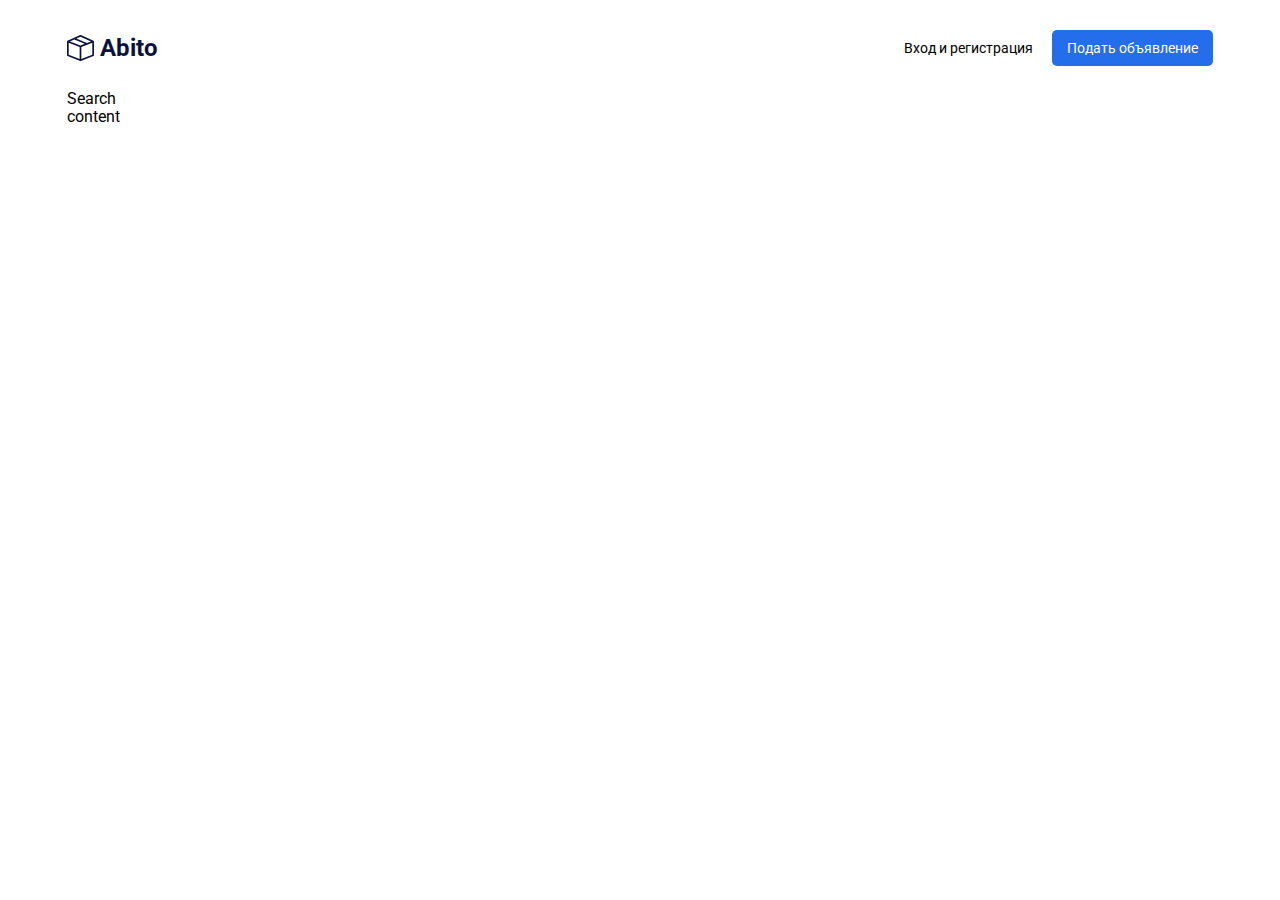
==== index.html @ fe414885 "День 1. Начинаем верстку. Верстаем шапку, элемент Поиск" ====
<!DOCTYPE html>
<html lang="ru">

<head>
  <meta charset="UTF-8" />
  <meta http-equiv="X-UA-Compatible" content="IE=edge" />
  <meta name="viewport" content="width=device-width, initial-scale=1.0" />
  <title>Abito</title>
  <link href="https://fonts.googleapis.com/css2?family=Roboto:wght@400;700&display=swap" rel="stylesheet">
  <link rel="stylesheet" href="./css/normalize.css" />
  <link rel="stylesheet" href="./css/style.css" />
  <script src="js/main.js" defer></script>
</head>

<body>
  <header class="header">
    <div class="container">
      <div class="header-box">
        <div class="header-logo">
          <img src="./img/Logo.svg" alt="logo">
          <span>Abito</span>
        </div>
        <div class="header-controls">
          <button class="btn btn-outline">Вход и регистрация</button>
          <button class="btn btn-primary">Подать объявление</button>
        </div>
        <div class="header-burger">
          <img src="./img/burger.svg" alt="burger">
        </div>
      </div>
    </div>
  </header>

  <div class="search-block">
    <div class="container">
      <div class="search-block">Search</div>
    </div>

    <main>
      <div class="container">
        content
      </div>
    </main>
</body>

</html>
---- css/style.css ----
* {
    box-sizing: border-box;
}

body {
    margin: 0;
    font-family: "Roboto", sans-serif;
}

.container {
    width: 100%;
    max-width: 1170px;
    padding: 0 12px;
    margin: 0 auto;
}

.btn {
    font-size: 14px;
    font-weight: 400;
    line-height: 16px;
    padding: 10px 15px;
    border-radius: 5px;
    border: none;
    cursor: pointer;
}

.btn-outline {
    background-color: transparent;
}

.btn-primary {
    background-color: rgb(37, 110, 235);
    color: rgb(255, 255, 255);
}

.header {
    padding-top: 30px;
    padding-bottom: 24px;
}

.header-box {
    display: flex;
    justify-content: space-between;
    align-items: center;
}

.header-logo {
    display: flex;
    justify-content: flex-start;
    align-items: center;
    gap: 6px;
}

.header-logo span {
    color: rgb(10, 20, 58);
    font-size: 24px;
    font-weight: 700;
    line-height: 28px;
}

.header-burger {
    width: 30px;
    height: 15px;
    display: none;
}

@media (max-width: 1200px) {
    .container {
        max-width: 930px;
    }
}

@media (max-width: 991px) {
    .container {
        max-width: 730px;
    }
}

@media (max-width: 786px) {
    .container {
        max-width: 100%;
    }

    .header-burger {
        display: block;
    }

    .header-controls {
        display: none;
    }
}
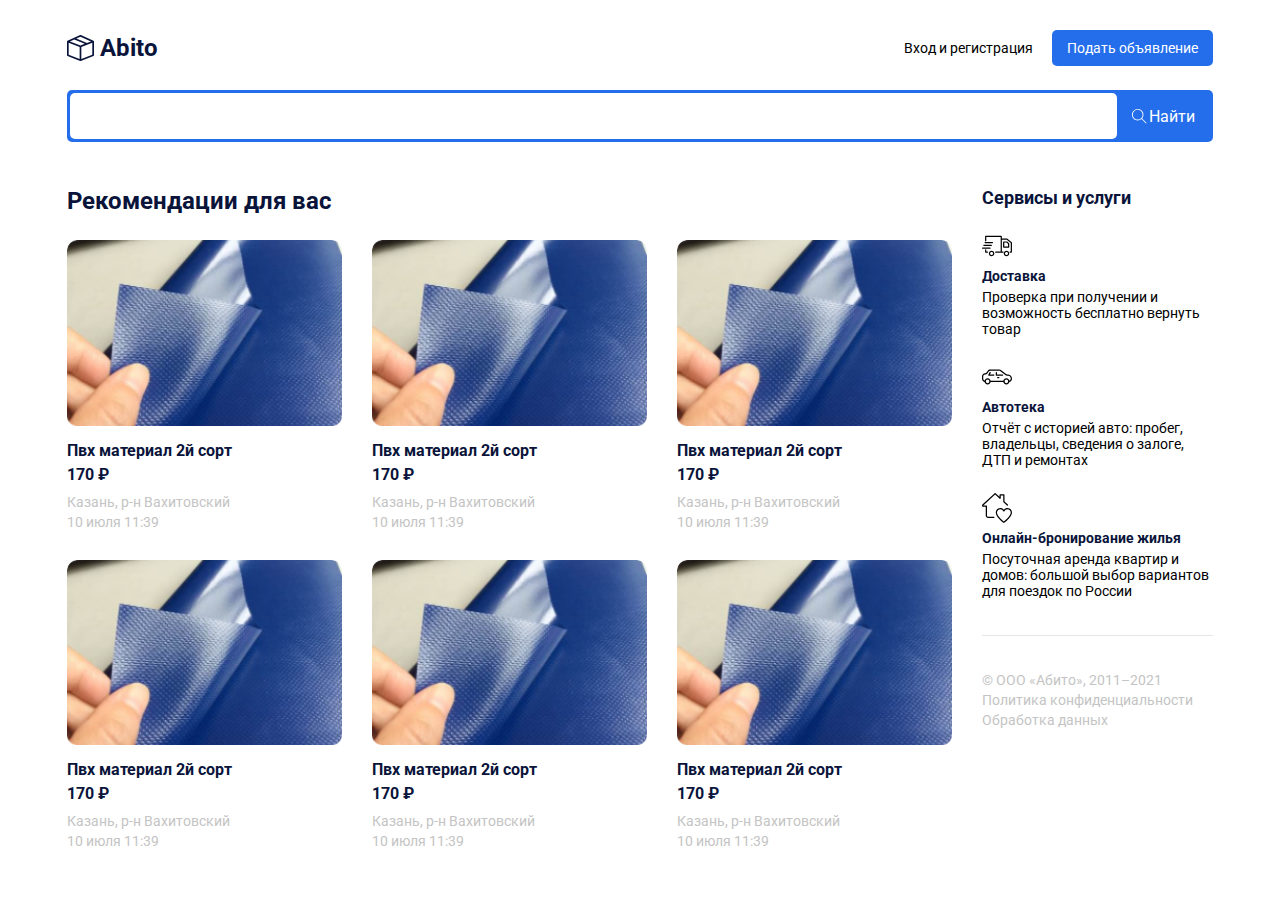
==== commit f8448e08: "Верстаем контент главной страницы и карточку товара. Верстаем страницу одного товара" ====
--- a/index.html
+++ b/index.html
@@ -1,46 +1,223 @@
 <!DOCTYPE html>
 <html lang="ru">
+  <head>
+    <meta charset="UTF-8" />
+    <meta http-equiv="X-UA-Compatible" content="IE=edge" />
+    <meta name="viewport" content="width=device-width, initial-scale=1.0" />
+    <title>Abito</title>
+    <link
+      href="https://fonts.googleapis.com/css2?family=Roboto:wght@400;700&display=swap"
+      rel="stylesheet"
+    />
+    <link rel="stylesheet" href="./css/normalize.css" />
+    <link rel="stylesheet" href="./css/style.css" />
+    <script src="js/main.js" defer></script>
+  </head>
 
-<head>
-  <meta charset="UTF-8" />
-  <meta http-equiv="X-UA-Compatible" content="IE=edge" />
-  <meta name="viewport" content="width=device-width, initial-scale=1.0" />
-  <title>Abito</title>
-  <link href="https://fonts.googleapis.com/css2?family=Roboto:wght@400;700&display=swap" rel="stylesheet">
-  <link rel="stylesheet" href="./css/normalize.css" />
-  <link rel="stylesheet" href="./css/style.css" />
-  <script src="js/main.js" defer></script>
-</head>
-
-<body>
-  <header class="header">
-    <div class="container">
-      <div class="header-box">
-        <div class="header-logo">
-          <img src="./img/Logo.svg" alt="logo">
-          <span>Abito</span>
-        </div>
-        <div class="header-controls">
-          <button class="btn btn-outline">Вход и регистрация</button>
-          <button class="btn btn-primary">Подать объявление</button>
-        </div>
-        <div class="header-burger">
-          <img src="./img/burger.svg" alt="burger">
+  <body>
+    <header class="header">
+      <div class="container">
+        <div class="header-box">
+          <a href="#" class="header-logo">
+            <img src="./img/Logo.svg" alt="logo" />
+            <span>Abito</span>
+          </a>
+          <div class="header-controls">
+            <button class="btn btn-outline">Вход и регистрация</button>
+            <button class="btn btn-primary">Подать объявление</button>
+          </div>
+          <div class="header-burger">
+            <img src="./img/burger.svg" alt="burger" />
+          </div>
         </div>
       </div>
-    </div>
-  </header>
-
-  <div class="search-block">
-    <div class="container">
-      <div class="search-block">Search</div>
-    </div>
+    </header>
 
     <main>
-      <div class="container">
-        content
-      </div>
+      <section class="search">
+        <div class="container">
+          <div class="search-box">
+            <input type="text" />
+            <button class="btn btn-primary search-btn">
+              <img
+                src="./img/search.svg"
+                alt="search"
+                class="search-btn_icon"
+              />
+              <span class="search-btn_text">Найти</span>
+            </button>
+          </div>
+        </div>
+      </section>
+      <section class="content">
+        <div class="container">
+          <div class="content-box">
+            <div class="content-main">
+              <h2 class="content-main_title">Рекомендации для вас</h2>
+              <div class="content-main_list">
+                <a href="/product.html" class="content-main_list-item">
+                  <div class="content-main_list-item--img">
+                    <img src="./img/card-image.png" alt="card" />
+                  </div>
+                  <h5 class="content-main_list-item--title">
+                    Пвх материал 2й сорт
+                  </h5>
+                  <strong class="content-main_list-item--price">170 ₽</strong>
+                  <div class="content-main_list-item--desc-box">
+                    <span class="content-main_list-item--desc"
+                      >Казань, р-н Вахитовский</span
+                    >
+                    <span class="content-main_list-item--desc"
+                      >10 июля 11:39</span
+                    >
+                  </div>
+                </a>
+                <a href="/product.html" class="content-main_list-item">
+                  <div class="content-main_list-item--img">
+                    <img src="./img/card-image.png" alt="card" />
+                  </div>
+                  <h5 class="content-main_list-item--title">
+                    Пвх материал 2й сорт
+                  </h5>
+                  <strong class="content-main_list-item--price">170 ₽</strong>
+                  <div class="content-main_list-item--desc-box">
+                    <span class="content-main_list-item--desc"
+                      >Казань, р-н Вахитовский</span
+                    >
+                    <span class="content-main_list-item--desc"
+                      >10 июля 11:39</span
+                    >
+                  </div>
+                </a>
+                <a href="/product.html" class="content-main_list-item">
+                  <div class="content-main_list-item--img">
+                    <img src="./img/card-image.png" alt="card" />
+                  </div>
+                  <h5 class="content-main_list-item--title">
+                    Пвх материал 2й сорт
+                  </h5>
+                  <strong class="content-main_list-item--price">170 ₽</strong>
+                  <div class="content-main_list-item--desc-box">
+                    <span class="content-main_list-item--desc"
+                      >Казань, р-н Вахитовский</span
+                    >
+                    <span class="content-main_list-item--desc"
+                      >10 июля 11:39</span
+                    >
+                  </div>
+                </a>
+                <a href="/product.html" class="content-main_list-item">
+                  <div class="content-main_list-item--img">
+                    <img src="./img/card-image.png" alt="card" />
+                  </div>
+                  <h5 class="content-main_list-item--title">
+                    Пвх материал 2й сорт
+                  </h5>
+                  <strong class="content-main_list-item--price">170 ₽</strong>
+                  <div class="content-main_list-item--desc-box">
+                    <span class="content-main_list-item--desc"
+                      >Казань, р-н Вахитовский</span
+                    >
+                    <span class="content-main_list-item--desc"
+                      >10 июля 11:39</span
+                    >
+                  </div>
+                </a>
+                <a href="/product.html" class="content-main_list-item">
+                  <div class="content-main_list-item--img">
+                    <img src="./img/card-image.png" alt="card" />
+                  </div>
+                  <h5 class="content-main_list-item--title">
+                    Пвх материал 2й сорт
+                  </h5>
+                  <strong class="content-main_list-item--price">170 ₽</strong>
+                  <div class="content-main_list-item--desc-box">
+                    <span class="content-main_list-item--desc"
+                      >Казань, р-н Вахитовский</span
+                    >
+                    <span class="content-main_list-item--desc"
+                      >10 июля 11:39</span
+                    >
+                  </div>
+                </a>
+                <a href="/product.html" class="content-main_list-item">
+                  <div class="content-main_list-item--img">
+                    <img src="./img/card-image.png" alt="card" />
+                  </div>
+                  <h5 class="content-main_list-item--title">
+                    Пвх материал 2й сорт
+                  </h5>
+                  <strong class="content-main_list-item--price">170 ₽</strong>
+                  <div class="content-main_list-item--desc-box">
+                    <span class="content-main_list-item--desc"
+                      >Казань, р-н Вахитовский</span
+                    >
+                    <span class="content-main_list-item--desc"
+                      >10 июля 11:39</span
+                    >
+                  </div>
+                </a>
+              </div>
+            </div>
+            <div class="content-side">
+              <h3 class="content-side_title">Сервисы и услуги</h3>
+              <div class="content-side_box">
+                <div class="content-side_list">
+                  <div class="content-side_list-item">
+                    <img
+                      src="./img/delivery-truck.svg"
+                      alt="delivery-truck"
+                      class="content-side_list-item--img"
+                    />
+                    <h5 class="content-side_list-item--title">Доставка</h5>
+                    <p class="content-side_list-item--text">
+                      Проверка при получении и возможность бесплатно вернуть
+                      товар
+                    </p>
+                  </div>
+                  <div class="content-side_list-item">
+                    <img
+                      src="./img/sedan.svg"
+                      alt="delivery-truck"
+                      class="content-side_list-item--img"
+                    />
+                    <h5 class="content-side_list-item--title">Автотека</h5>
+                    <p class="content-side_list-item--text">
+                      Отчёт с историей авто: пробег, владельцы, сведения о
+                      залоге, ДТП и ремонтах
+                    </p>
+                  </div>
+                  <div class="content-side_list-item">
+                    <img
+                      src="./img/home.svg"
+                      alt="delivery-truck"
+                      class="content-side_list-item--img"
+                    />
+                    <h5 class="content-side_list-item--title">
+                      Онлайн-бронирование жилья
+                    </h5>
+                    <p class="content-side_list-item--text">
+                      Посуточная аренда квартир и домов: большой выбор вариантов
+                      для поездок по России
+                    </p>
+                  </div>
+                </div>
+                <div class="content-side_footer">
+                  <p class="content-side_footer-item">
+                    © ООО «Абито», 2011–2021
+                  </p>
+                  <a href="#" class="content-side_footer-item">
+                    Политика конфиденциальности
+                  </a>
+                  <a href="#" class="content-side_footer-item">
+                    Обработка данных
+                  </a>
+                </div>
+              </div>
+            </div>
+          </div>
+        </div>
+      </section>
     </main>
-</body>
-
-</html>+  </body>
+</html>
--- a/css/style.css
+++ b/css/style.css
@@ -1,91 +1,348 @@
 * {
-    box-sizing: border-box;
+  box-sizing: border-box;
 }
 
 body {
-    margin: 0;
-    font-family: "Roboto", sans-serif;
+  margin: 0;
+  font-family: "Roboto", sans-serif;
 }
 
 .container {
-    width: 100%;
-    max-width: 1170px;
-    padding: 0 12px;
-    margin: 0 auto;
+  width: 100%;
+  max-width: 1170px;
+  padding: 0 12px;
+  margin: 0 auto;
 }
 
 .btn {
-    font-size: 14px;
-    font-weight: 400;
-    line-height: 16px;
-    padding: 10px 15px;
-    border-radius: 5px;
-    border: none;
-    cursor: pointer;
+  font-size: 14px;
+  font-weight: 400;
+  line-height: 16px;
+  padding: 10px 15px;
+  border-radius: 5px;
+  border: none;
+  cursor: pointer;
 }
 
 .btn-outline {
-    background-color: transparent;
+  background-color: transparent;
 }
 
 .btn-primary {
-    background-color: rgb(37, 110, 235);
-    color: rgb(255, 255, 255);
+  background-color: rgb(37, 110, 235);
+  color: rgb(255, 255, 255);
 }
 
 .header {
-    padding-top: 30px;
-    padding-bottom: 24px;
+  padding-top: 30px;
+  padding-bottom: 24px;
 }
 
 .header-box {
-    display: flex;
-    justify-content: space-between;
-    align-items: center;
+  display: flex;
+  justify-content: space-between;
+  align-items: center;
 }
 
 .header-logo {
-    display: flex;
-    justify-content: flex-start;
-    align-items: center;
-    gap: 6px;
+  display: flex;
+  justify-content: flex-start;
+  align-items: center;
+  gap: 6px;
+  text-decoration: none;
 }
 
 .header-logo span {
-    color: rgb(10, 20, 58);
-    font-size: 24px;
-    font-weight: 700;
-    line-height: 28px;
+  color: rgb(10, 20, 58);
+  font-size: 24px;
+  font-weight: 700;
+  line-height: 28px;
 }
 
 .header-burger {
-    width: 30px;
-    height: 15px;
+  width: 30px;
+  height: 15px;
+  display: none;
+}
+
+.search {
+  margin-bottom: 45px;
+}
+
+.search-box {
+  width: 100%;
+  border-radius: 5px;
+  background: rgb(37, 110, 235);
+  padding: 3px;
+  display: flex;
+  justify-content: flex-start;
+  align-items: center;
+}
+
+.search-box input {
+  flex-grow: 1;
+  padding: 14px 22px;
+  border-radius: 5px;
+  outline: none;
+  border: none;
+  min-width: 0;
+}
+
+.search-btn {
+  display: flex;
+  justify-content: center;
+  align-items: center;
+}
+
+.search-btn .search-btn_text {
+  margin-left: 2px;
+  font-size: 16px;
+  line-height: 19px;
+}
+
+.search-btn .search-btn_icon {
+  width: 15px;
+  height: 15px;
+}
+
+.content {
+  padding-bottom: 50px;
+}
+
+.content-box {
+  display: flex;
+  justify-content: space-between;
+  align-items: flex-start;
+  gap: 30px;
+}
+
+.content-main {
+  flex-grow: 1;
+}
+
+.content-side {
+  min-width: 231px;
+  width: 231px;
+  /* height: 378px; */
+}
+
+.content-main_title {
+  color: rgb(10, 20, 58);
+  font-size: 24px;
+  font-weight: 700;
+  line-height: 28px;
+  margin-top: 0;
+  margin-bottom: 25px;
+}
+
+.content-main_list {
+  display: flex;
+  justify-content: space-between;
+  flex-wrap: wrap;
+  row-gap: 30px;
+}
+
+.content-main_list-item {
+  display: flex;
+  flex-direction: column;
+  align-items: flex-start;
+  width: 100%;
+  width: calc((100% - 60px) / 3);
+  border-radius: 10px;
+  overflow: hidden;
+  text-decoration: none;
+}
+
+.content-main_list-item--img {
+  display: flex;
+  width: 100%;
+}
+
+.content-main_list-item--img img {
+  width: 100%;
+}
+
+.content-main_list-item--title {
+  margin-top: 15px;
+  margin-bottom: 5px;
+  color: rgb(10, 20, 58);
+  font-size: 16px;
+  font-weight: 700;
+  line-height: 19px;
+}
+
+.content-main_list-item:hover .content-main_list-item--title {
+  color: rgb(37, 110, 235);
+}
+
+.content-main_list-item--price {
+  color: rgb(10, 20, 58);
+  font-size: 16px;
+  font-weight: 700;
+  line-height: 19px;
+  margin-bottom: 10px;
+}
+
+.content-main_list-item--desc-box {
+  display: flex;
+  flex-direction: column;
+  align-items: flex-start;
+  row-gap: 4px;
+}
+
+.content-main_list-item--desc {
+  color: rgb(196, 196, 196);
+  font-size: 14px;
+  font-weight: 400;
+  line-height: 16px;
+}
+
+.content-side_title {
+  color: rgb(10, 20, 58);
+  font-size: 18px;
+  font-weight: 700;
+  line-height: 21px;
+  margin-top: 0;
+  margin-bottom: 23px;
+}
+
+.content-side_list {
+  display: flex;
+  flex-direction: column;
+  justify-content: space-between;
+  height: 100%;
+  gap: 25px;
+  border-bottom: 1px solid rgb(229, 229, 229);
+  padding-bottom: 36px;
+  margin-bottom: 36px;
+}
+
+.content-side_list-item {
+  display: flex;
+  flex-direction: column;
+  align-items: flex-start;
+}
+
+.content-side_list-item--title {
+  color: rgb(10, 20, 58);
+  font-size: 14px;
+  font-weight: 700;
+  line-height: 16px;
+  margin-top: 7px;
+  margin-bottom: 5px;
+}
+
+.content-side_list-item--text {
+  font-size: 14px;
+  font-weight: 400;
+  line-height: 16px;
+  margin: 0;
+}
+
+.content-side_footer {
+  display: flex;
+  flex-direction: column;
+  gap: 4px;
+}
+
+.content-side_footer-item {
+  margin: 0;
+  color: rgb(196, 196, 196);
+  font-size: 14px;
+  font-weight: 400;
+  line-height: 16px;
+  text-decoration: none;
+}
+
+.content-product {
+  display: flex;
+  flex-grow: 1;
+  gap: 30px;
+}
+.content-product__left {
+  flex-basis: 50%;
+}
+.content-product__right {
+  flex-basis: 50%;
+}
+.content-product_title,
+.content-product_price {
+  color: rgb(10, 20, 58);
+  font-size: 24px;
+  font-weight: 700;
+  line-height: 28px;
+  margin-top: 0;
+  margin-bottom: 25px;
+}
+.content-product__img {
+  width: 100%;
+}
+.content-product__text {
+  font-size: 14px;
+  font-weight: 400;
+  line-height: 140%;
+}
+@media (max-width: 1200px) {
+  .container {
+    max-width: 930px;
+  }
+
+  .content-main_list-item {
+    width: calc((100% - 30px) / 2);
+  }
+}
+
+@media (max-width: 991px) {
+  .container {
+    max-width: 730px;
+  }
+
+  .content-box {
+    flex-direction: column;
+  }
+
+  .content-main {
+    width: 100%;
+  }
+
+  .content-side {
+    width: 100%;
+    min-width: none;
+  }
+  .content-product {
+    flex-direction: column;
+    width: 100%;
+  }
+  .content-product__left {
+    flex-basis: 100%;
+    width: 100%;
+  }
+  .content-product__right {
+    flex-basis: 100%;
+    width: 100%;
+  }
+}
+
+@media (max-width: 786px) {
+  .container {
+    max-width: 100%;
+  }
+
+  .header-burger {
+    display: block;
+  }
+
+  .header-controls {
     display: none;
-}
-
-@media (max-width: 1200px) {
-    .container {
-        max-width: 930px;
-    }
-}
-
-@media (max-width: 991px) {
-    .container {
-        max-width: 730px;
-    }
-}
-
-@media (max-width: 786px) {
-    .container {
-        max-width: 100%;
-    }
-
-    .header-burger {
-        display: block;
-    }
-
-    .header-controls {
-        display: none;
-    }
-}+  }
+
+  .search-btn .search-btn_text {
+    display: none;
+  }
+}
+
+@media (max-width: 480px) {
+  .content-main_list-item {
+    width: 100%;
+  }
+}
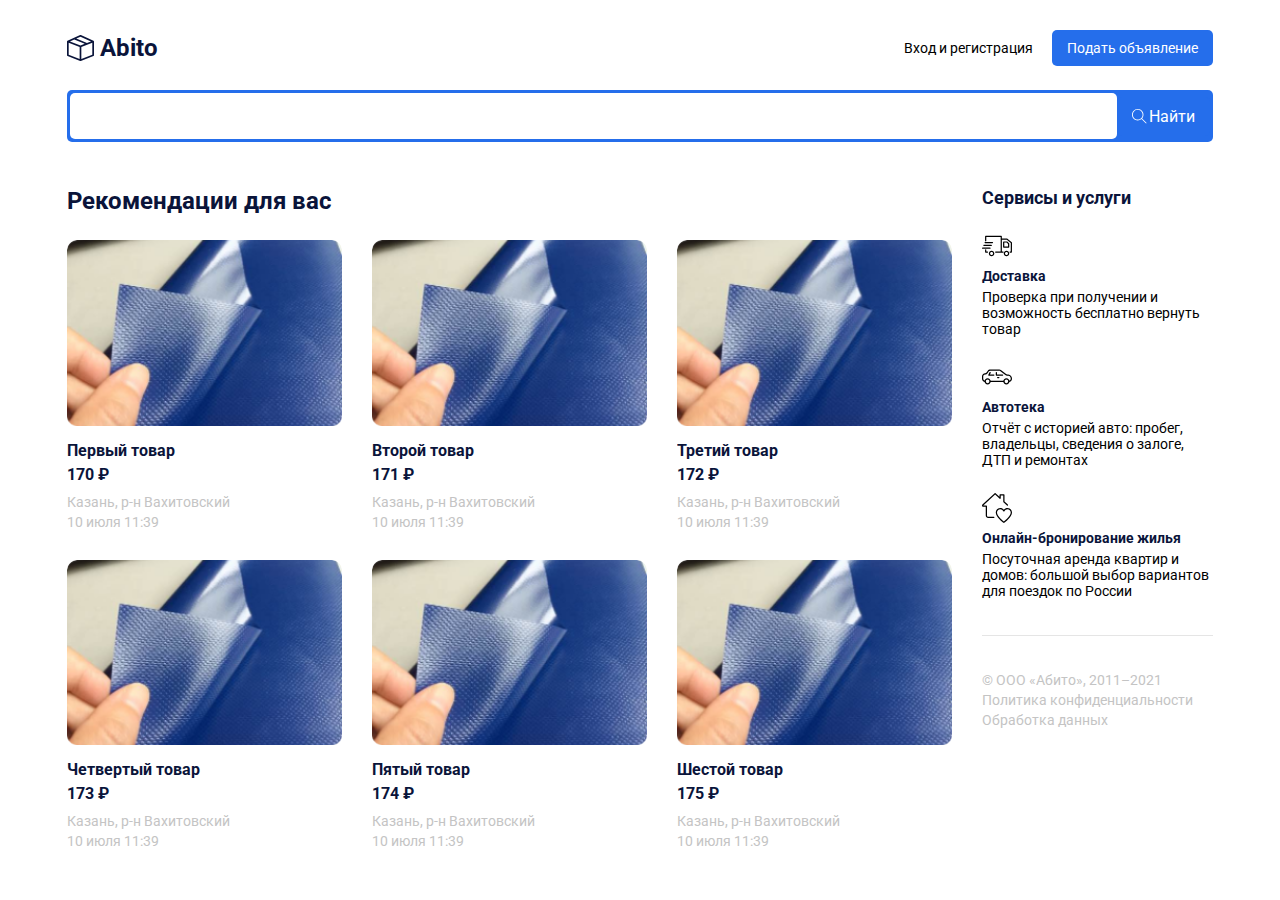
==== commit 6ab6b2ab: "День 3. JS .Обработка событий" ====
--- a/index.html
+++ b/index.html
@@ -1,223 +1,184 @@
 <!DOCTYPE html>
 <html lang="ru">
-  <head>
-    <meta charset="UTF-8" />
-    <meta http-equiv="X-UA-Compatible" content="IE=edge" />
-    <meta name="viewport" content="width=device-width, initial-scale=1.0" />
-    <title>Abito</title>
-    <link
-      href="https://fonts.googleapis.com/css2?family=Roboto:wght@400;700&display=swap"
-      rel="stylesheet"
-    />
-    <link rel="stylesheet" href="./css/normalize.css" />
-    <link rel="stylesheet" href="./css/style.css" />
-    <script src="js/main.js" defer></script>
-  </head>
 
-  <body>
-    <header class="header">
-      <div class="container">
-        <div class="header-box">
-          <a href="#" class="header-logo">
-            <img src="./img/Logo.svg" alt="logo" />
-            <span>Abito</span>
-          </a>
-          <div class="header-controls">
-            <button class="btn btn-outline">Вход и регистрация</button>
-            <button class="btn btn-primary">Подать объявление</button>
-          </div>
-          <div class="header-burger">
-            <img src="./img/burger.svg" alt="burger" />
-          </div>
+<head>
+  <meta charset="UTF-8" />
+  <meta http-equiv="X-UA-Compatible" content="IE=edge" />
+  <meta name="viewport" content="width=device-width, initial-scale=1.0" />
+  <title>Abito</title>
+  <link href="https://fonts.googleapis.com/css2?family=Roboto:wght@400;700&display=swap" rel="stylesheet" />
+  <link rel="stylesheet" href="./css/normalize.css" />
+  <link rel="stylesheet" href="./css/style.css" />
+  <script src="js/main.js" defer></script>
+</head>
+
+<body>
+  <header class="header">
+    <div class="container">
+      <div class="header-box">
+        <a href="#" class="header-logo">
+          <img src="./img/Logo.svg" alt="logo" />
+          <span>Abito</span>
+        </a>
+        <div class="header-controls">
+          <button class="btn btn-outline">Вход и регистрация</button>
+          <button class="btn btn-primary">Подать объявление</button>
+        </div>
+        <div class="header-burger">
+          <img src="./img/burger.svg" alt="burger" />
         </div>
       </div>
-    </header>
+    </div>
+  </header>
 
-    <main>
-      <section class="search">
-        <div class="container">
-          <div class="search-box">
-            <input type="text" />
-            <button class="btn btn-primary search-btn">
-              <img
-                src="./img/search.svg"
-                alt="search"
-                class="search-btn_icon"
-              />
-              <span class="search-btn_text">Найти</span>
-            </button>
+  <main>
+    <section class="search">
+      <div class="container">
+        <div class="search-box">
+          <input type="text" />
+          <button class="btn btn-primary search-btn">
+            <img src="./img/search.svg" alt="search" class="search-btn_icon" />
+            <span class="search-btn_text">Найти</span>
+          </button>
+        </div>
+      </div>
+    </section>
+    <section class="content">
+      <div class="container">
+        <div class="content-box">
+          <div class="content-main">
+            <h2 class="content-main_title">Рекомендации для вас</h2>
+            <div class="content-main_list">
+              <!-- <a href="/product.html" class="content-main_list-item">
+                <div class="content-main_list-item--img">
+                  <img src="./img/card-image.png" alt="card" />
+                </div>
+                <h5 class="content-main_list-item--title">
+                  Пвх материал 2й сорт
+                </h5>
+                <strong class="content-main_list-item--price">170 ₽</strong>
+                <div class="content-main_list-item--desc-box">
+                  <span class="content-main_list-item--desc">
+                    Казань, р-н Вахитовский
+                  </span>
+                  <span class="content-main_list-item--desc">10 июля 11:39</span>
+                </div>
+              </a>
+              <a href="/product.html" class="content-main_list-item">
+                <div class="content-main_list-item--img">
+                  <img src="./img/card-image.png" alt="card" />
+                </div>
+                <h5 class="content-main_list-item--title">
+                  Пвх материал 2й сорт
+                </h5>
+                <strong class="content-main_list-item--price">170 ₽</strong>
+                <div class="content-main_list-item--desc-box">
+                  <span class="content-main_list-item--desc">Казань, р-н Вахитовский</span>
+                  <span class="content-main_list-item--desc">10 июля 11:39</span>
+                </div>
+              </a>
+              <a href="/product.html" class="content-main_list-item">
+                <div class="content-main_list-item--img">
+                  <img src="./img/card-image.png" alt="card" />
+                </div>
+                <h5 class="content-main_list-item--title">
+                  Пвх материал 2й сорт
+                </h5>
+                <strong class="content-main_list-item--price">170 ₽</strong>
+                <div class="content-main_list-item--desc-box">
+                  <span class="content-main_list-item--desc">Казань, р-н Вахитовский</span>
+                  <span class="content-main_list-item--desc">10 июля 11:39</span>
+                </div>
+              </a>
+              <a href="/product.html" class="content-main_list-item">
+                <div class="content-main_list-item--img">
+                  <img src="./img/card-image.png" alt="card" />
+                </div>
+                <h5 class="content-main_list-item--title">
+                  Пвх материал 2й сорт
+                </h5>
+                <strong class="content-main_list-item--price">170 ₽</strong>
+                <div class="content-main_list-item--desc-box">
+                  <span class="content-main_list-item--desc">Казань, р-н Вахитовский</span>
+                  <span class="content-main_list-item--desc">10 июля 11:39</span>
+                </div>
+              </a>
+              <a href="/product.html" class="content-main_list-item">
+                <div class="content-main_list-item--img">
+                  <img src="./img/card-image.png" alt="card" />
+                </div>
+                <h5 class="content-main_list-item--title">
+                  Пвх материал 2й сорт
+                </h5>
+                <strong class="content-main_list-item--price">170 ₽</strong>
+                <div class="content-main_list-item--desc-box">
+                  <span class="content-main_list-item--desc">Казань, р-н Вахитовский</span>
+                  <span class="content-main_list-item--desc">10 июля 11:39</span>
+                </div>
+              </a>
+              <a href="/product.html" class="content-main_list-item">
+                <div class="content-main_list-item--img">
+                  <img src="./img/card-image.png" alt="card" />
+                </div>
+                <h5 class="content-main_list-item--title">
+                  Пвх материал 2й сорт
+                </h5>
+                <strong class="content-main_list-item--price">170 ₽</strong>
+                <div class="content-main_list-item--desc-box">
+                  <span class="content-main_list-item--desc">Казань, р-н Вахитовский</span>
+                  <span class="content-main_list-item--desc">10 июля 11:39</span>
+                </div>
+              </a> -->
+            </div>
           </div>
-        </div>
-      </section>
-      <section class="content">
-        <div class="container">
-          <div class="content-box">
-            <div class="content-main">
-              <h2 class="content-main_title">Рекомендации для вас</h2>
-              <div class="content-main_list">
-                <a href="/product.html" class="content-main_list-item">
-                  <div class="content-main_list-item--img">
-                    <img src="./img/card-image.png" alt="card" />
-                  </div>
-                  <h5 class="content-main_list-item--title">
-                    Пвх материал 2й сорт
+          <div class="content-side">
+            <h3 class="content-side_title">Сервисы и услуги</h3>
+            <div class="content-side_box">
+              <div class="content-side_list">
+                <div class="content-side_list-item">
+                  <img src="./img/delivery-truck.svg" alt="delivery-truck" class="content-side_list-item--img" />
+                  <h5 class="content-side_list-item--title">Доставка</h5>
+                  <p class="content-side_list-item--text">
+                    Проверка при получении и возможность бесплатно вернуть
+                    товар
+                  </p>
+                </div>
+                <div class="content-side_list-item">
+                  <img src="./img/sedan.svg" alt="delivery-truck" class="content-side_list-item--img" />
+                  <h5 class="content-side_list-item--title">Автотека</h5>
+                  <p class="content-side_list-item--text">
+                    Отчёт с историей авто: пробег, владельцы, сведения о
+                    залоге, ДТП и ремонтах
+                  </p>
+                </div>
+                <div class="content-side_list-item">
+                  <img src="./img/home.svg" alt="delivery-truck" class="content-side_list-item--img" />
+                  <h5 class="content-side_list-item--title">
+                    Онлайн-бронирование жилья
                   </h5>
-                  <strong class="content-main_list-item--price">170 ₽</strong>
-                  <div class="content-main_list-item--desc-box">
-                    <span class="content-main_list-item--desc"
-                      >Казань, р-н Вахитовский</span
-                    >
-                    <span class="content-main_list-item--desc"
-                      >10 июля 11:39</span
-                    >
-                  </div>
+                  <p class="content-side_list-item--text">
+                    Посуточная аренда квартир и домов: большой выбор вариантов
+                    для поездок по России
+                  </p>
+                </div>
+              </div>
+              <div class="content-side_footer">
+                <p class="content-side_footer-item">
+                  © ООО «Абито», 2011–2021
+                </p>
+                <a href="#" class="content-side_footer-item">
+                  Политика конфиденциальности
                 </a>
-                <a href="/product.html" class="content-main_list-item">
-                  <div class="content-main_list-item--img">
-                    <img src="./img/card-image.png" alt="card" />
-                  </div>
-                  <h5 class="content-main_list-item--title">
-                    Пвх материал 2й сорт
-                  </h5>
-                  <strong class="content-main_list-item--price">170 ₽</strong>
-                  <div class="content-main_list-item--desc-box">
-                    <span class="content-main_list-item--desc"
-                      >Казань, р-н Вахитовский</span
-                    >
-                    <span class="content-main_list-item--desc"
-                      >10 июля 11:39</span
-                    >
-                  </div>
+                <a href="#" class="content-side_footer-item">
+                  Обработка данных
                 </a>
-                <a href="/product.html" class="content-main_list-item">
-                  <div class="content-main_list-item--img">
-                    <img src="./img/card-image.png" alt="card" />
-                  </div>
-                  <h5 class="content-main_list-item--title">
-                    Пвх материал 2й сорт
-                  </h5>
-                  <strong class="content-main_list-item--price">170 ₽</strong>
-                  <div class="content-main_list-item--desc-box">
-                    <span class="content-main_list-item--desc"
-                      >Казань, р-н Вахитовский</span
-                    >
-                    <span class="content-main_list-item--desc"
-                      >10 июля 11:39</span
-                    >
-                  </div>
-                </a>
-                <a href="/product.html" class="content-main_list-item">
-                  <div class="content-main_list-item--img">
-                    <img src="./img/card-image.png" alt="card" />
-                  </div>
-                  <h5 class="content-main_list-item--title">
-                    Пвх материал 2й сорт
-                  </h5>
-                  <strong class="content-main_list-item--price">170 ₽</strong>
-                  <div class="content-main_list-item--desc-box">
-                    <span class="content-main_list-item--desc"
-                      >Казань, р-н Вахитовский</span
-                    >
-                    <span class="content-main_list-item--desc"
-                      >10 июля 11:39</span
-                    >
-                  </div>
-                </a>
-                <a href="/product.html" class="content-main_list-item">
-                  <div class="content-main_list-item--img">
-                    <img src="./img/card-image.png" alt="card" />
-                  </div>
-                  <h5 class="content-main_list-item--title">
-                    Пвх материал 2й сорт
-                  </h5>
-                  <strong class="content-main_list-item--price">170 ₽</strong>
-                  <div class="content-main_list-item--desc-box">
-                    <span class="content-main_list-item--desc"
-                      >Казань, р-н Вахитовский</span
-                    >
-                    <span class="content-main_list-item--desc"
-                      >10 июля 11:39</span
-                    >
-                  </div>
-                </a>
-                <a href="/product.html" class="content-main_list-item">
-                  <div class="content-main_list-item--img">
-                    <img src="./img/card-image.png" alt="card" />
-                  </div>
-                  <h5 class="content-main_list-item--title">
-                    Пвх материал 2й сорт
-                  </h5>
-                  <strong class="content-main_list-item--price">170 ₽</strong>
-                  <div class="content-main_list-item--desc-box">
-                    <span class="content-main_list-item--desc"
-                      >Казань, р-н Вахитовский</span
-                    >
-                    <span class="content-main_list-item--desc"
-                      >10 июля 11:39</span
-                    >
-                  </div>
-                </a>
-              </div>
-            </div>
-            <div class="content-side">
-              <h3 class="content-side_title">Сервисы и услуги</h3>
-              <div class="content-side_box">
-                <div class="content-side_list">
-                  <div class="content-side_list-item">
-                    <img
-                      src="./img/delivery-truck.svg"
-                      alt="delivery-truck"
-                      class="content-side_list-item--img"
-                    />
-                    <h5 class="content-side_list-item--title">Доставка</h5>
-                    <p class="content-side_list-item--text">
-                      Проверка при получении и возможность бесплатно вернуть
-                      товар
-                    </p>
-                  </div>
-                  <div class="content-side_list-item">
-                    <img
-                      src="./img/sedan.svg"
-                      alt="delivery-truck"
-                      class="content-side_list-item--img"
-                    />
-                    <h5 class="content-side_list-item--title">Автотека</h5>
-                    <p class="content-side_list-item--text">
-                      Отчёт с историей авто: пробег, владельцы, сведения о
-                      залоге, ДТП и ремонтах
-                    </p>
-                  </div>
-                  <div class="content-side_list-item">
-                    <img
-                      src="./img/home.svg"
-                      alt="delivery-truck"
-                      class="content-side_list-item--img"
-                    />
-                    <h5 class="content-side_list-item--title">
-                      Онлайн-бронирование жилья
-                    </h5>
-                    <p class="content-side_list-item--text">
-                      Посуточная аренда квартир и домов: большой выбор вариантов
-                      для поездок по России
-                    </p>
-                  </div>
-                </div>
-                <div class="content-side_footer">
-                  <p class="content-side_footer-item">
-                    © ООО «Абито», 2011–2021
-                  </p>
-                  <a href="#" class="content-side_footer-item">
-                    Политика конфиденциальности
-                  </a>
-                  <a href="#" class="content-side_footer-item">
-                    Обработка данных
-                  </a>
-                </div>
               </div>
             </div>
           </div>
         </div>
-      </section>
-    </main>
-  </body>
-</html>
+      </div>
+    </section>
+  </main>
+</body>
+
+</html>